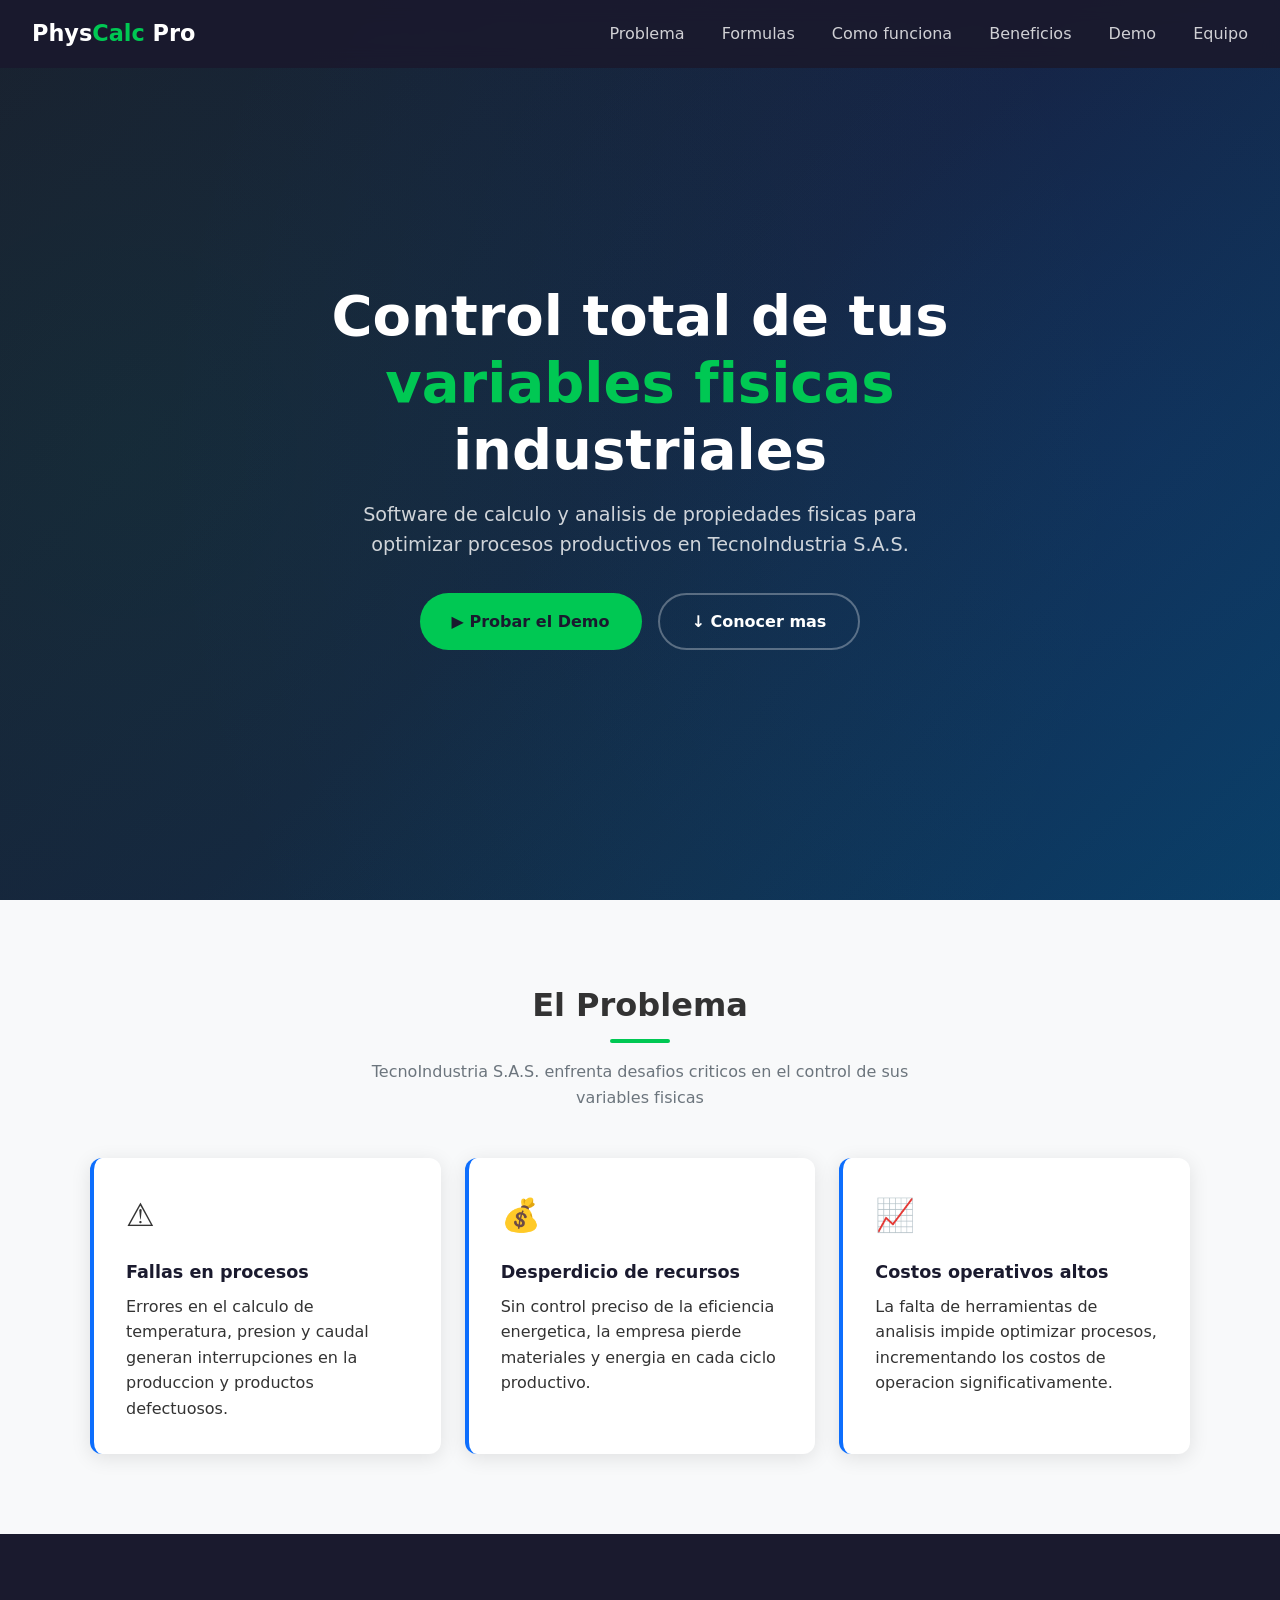
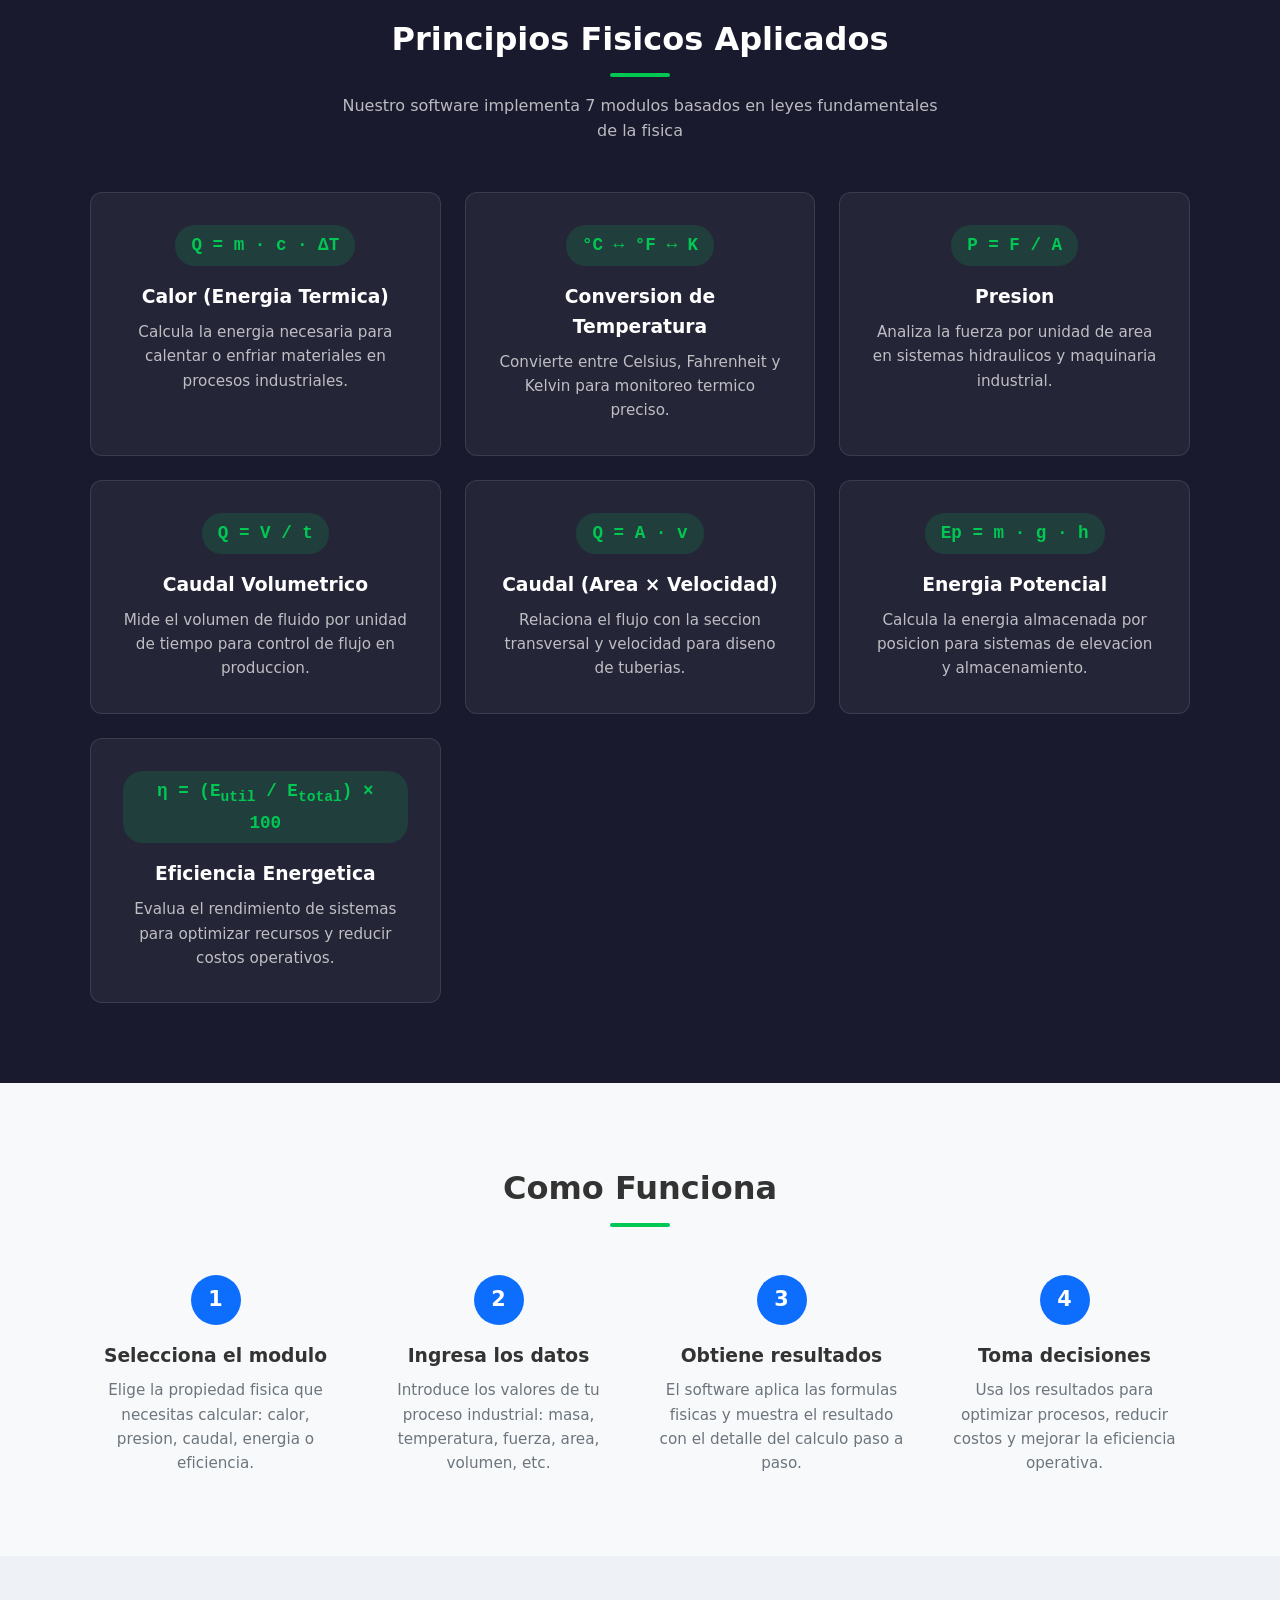
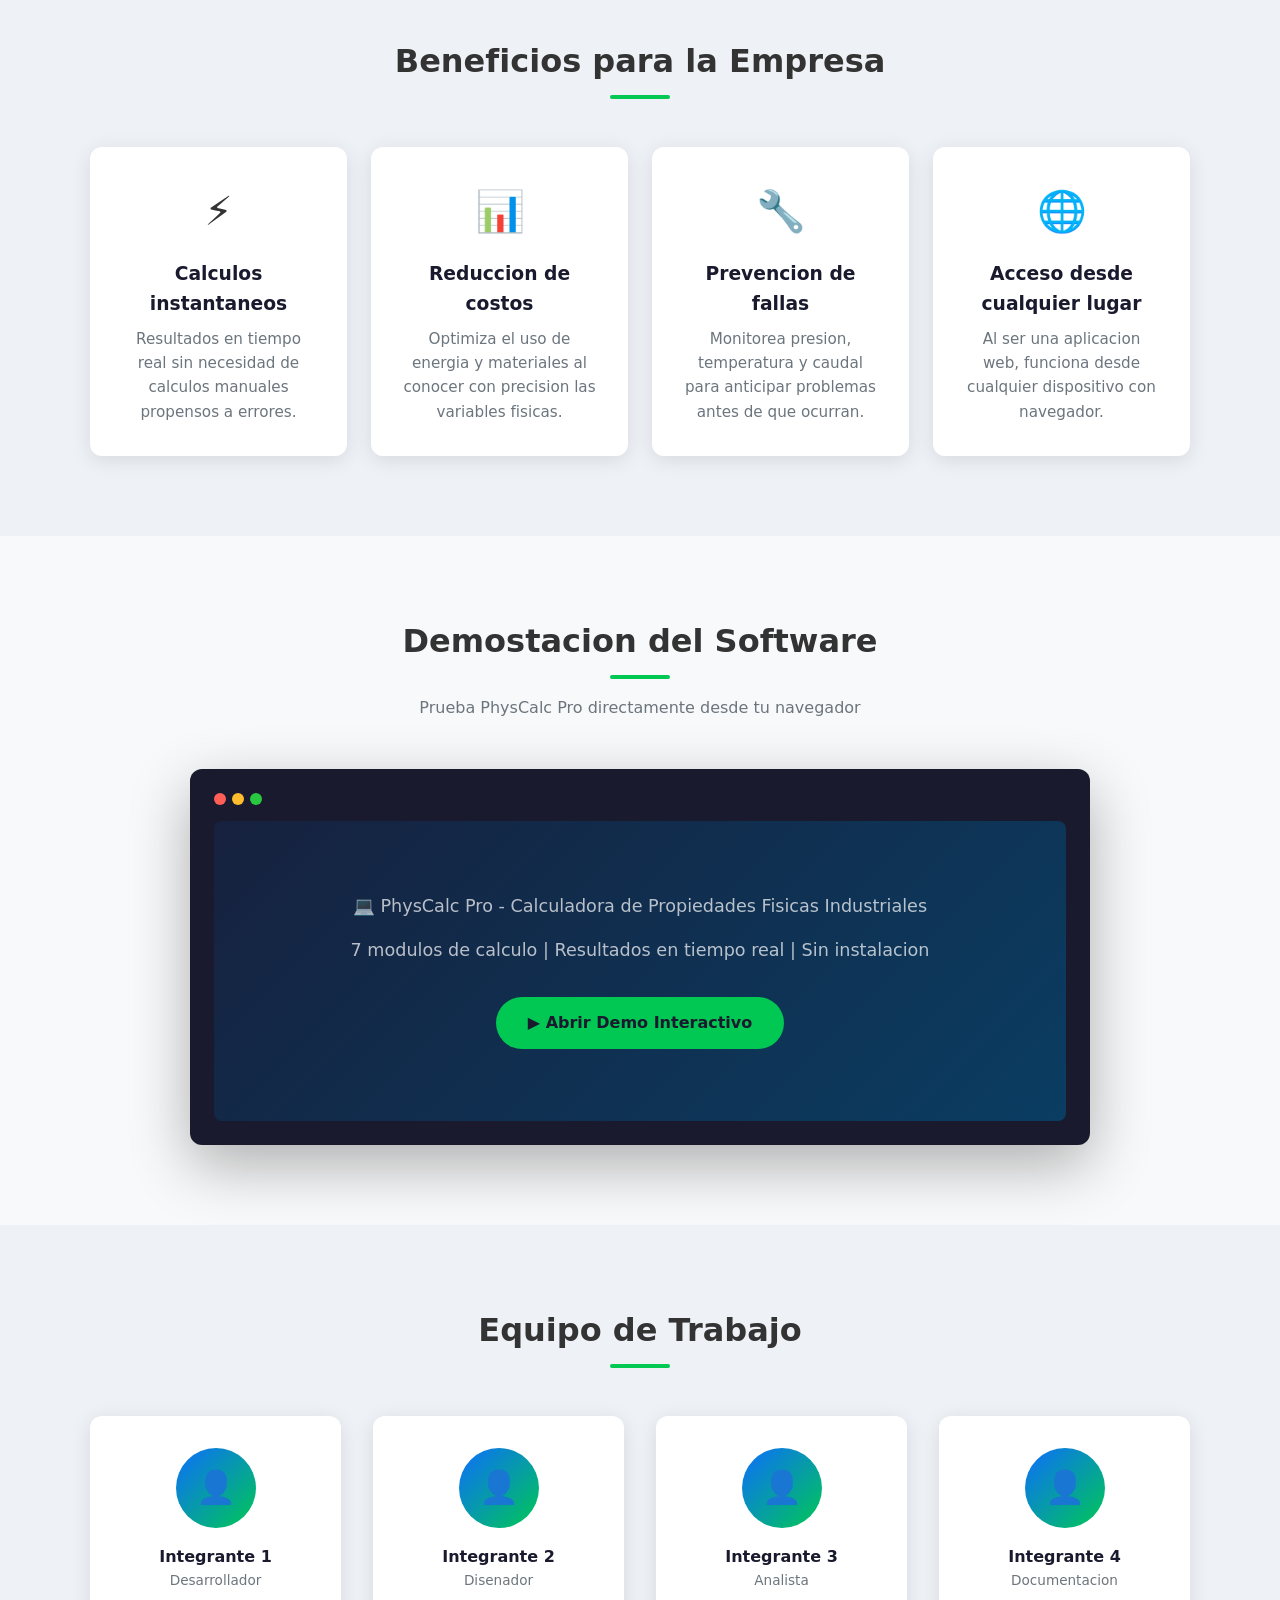
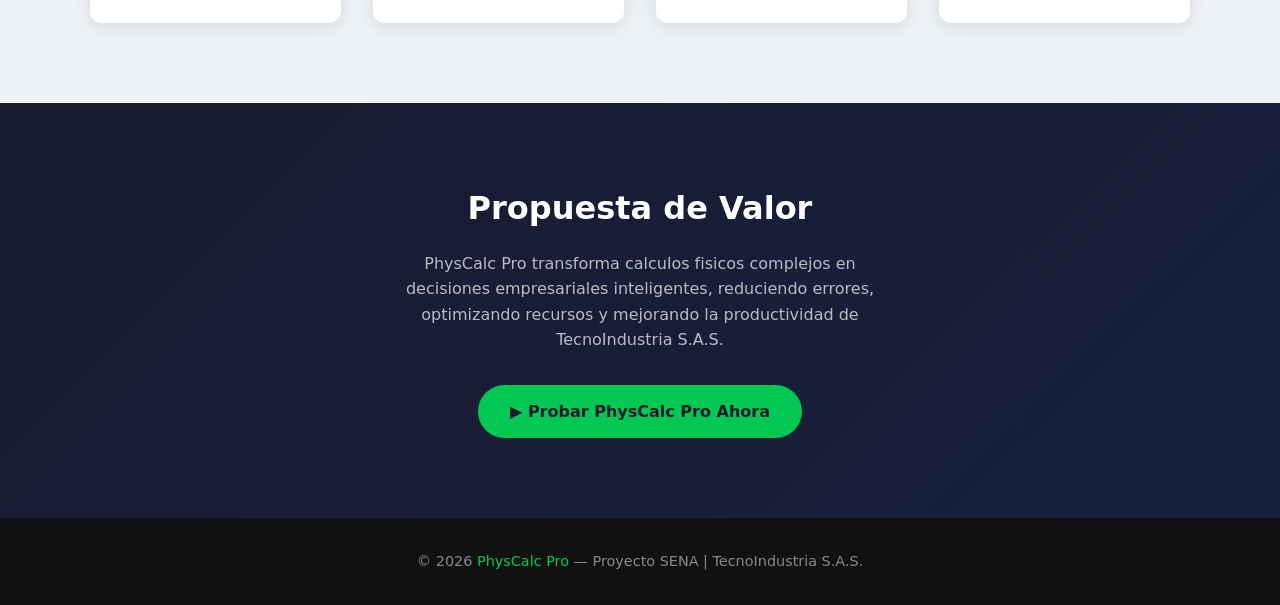
==== index.html @ a3fced99 "Proyecto PhysCalc Pro - software de calculo fisico industrial" ====
<!DOCTYPE html>
<html lang="es">
<head>
  <meta charset="UTF-8">
  <meta name="viewport" content="width=device-width, initial-scale=1.0">
  <title>PhysCalc Pro - Software de Calculo Fisico Industrial</title>
  <link rel="stylesheet" href="css/style.css">
</head>
<body>

  <!-- NAVBAR -->
  <header class="navbar">
    <a href="#" class="logo">Phys<span>Calc</span> Pro</a>
    <button class="nav-toggle" aria-label="Menu">&#9776;</button>
    <nav>
      <a href="#problema">Problema</a>
      <a href="#formulas">Formulas</a>
      <a href="#como-funciona">Como funciona</a>
      <a href="#beneficios">Beneficios</a>
      <a href="#demo">Demo</a>
      <a href="#equipo">Equipo</a>
    </nav>
  </header>

  <!-- HERO -->
  <section class="hero">
    <div class="hero-content">
      <h1>Control total de tus<br><span class="highlight">variables fisicas</span> industriales</h1>
      <p>Software de calculo y analisis de propiedades fisicas para optimizar procesos productivos en TecnoIndustria S.A.S.</p>
      <div class="hero-buttons">
        <a href="app.html" class="btn btn-primary">&#9654; Probar el Demo</a>
        <a href="#formulas" class="btn btn-outline">&#8595; Conocer mas</a>
      </div>
    </div>
  </section>

  <!-- PROBLEMA -->
  <section class="section" id="problema">
    <div class="container">
      <div class="section-title">
        <h2>El Problema</h2>
        <div class="bar"></div>
        <p>TecnoIndustria S.A.S. enfrenta desafios criticos en el control de sus variables fisicas</p>
      </div>
      <div class="problem-grid">
        <div class="problem-card">
          <div class="icon">&#9888;</div>
          <h3>Fallas en procesos</h3>
          <p>Errores en el calculo de temperatura, presion y caudal generan interrupciones en la produccion y productos defectuosos.</p>
        </div>
        <div class="problem-card">
          <div class="icon">&#128176;</div>
          <h3>Desperdicio de recursos</h3>
          <p>Sin control preciso de la eficiencia energetica, la empresa pierde materiales y energia en cada ciclo productivo.</p>
        </div>
        <div class="problem-card">
          <div class="icon">&#128200;</div>
          <h3>Costos operativos altos</h3>
          <p>La falta de herramientas de analisis impide optimizar procesos, incrementando los costos de operacion significativamente.</p>
        </div>
      </div>
    </div>
  </section>

  <!-- PRINCIPIOS FISICOS / FORMULAS -->
  <section class="section section-dark" id="formulas">
    <div class="container">
      <div class="section-title">
        <h2>Principios Fisicos Aplicados</h2>
        <div class="bar"></div>
        <p>Nuestro software implementa 7 modulos basados en leyes fundamentales de la fisica</p>
      </div>
      <div class="features-grid">
        <div class="feature-card">
          <div class="formula">Q = m &middot; c &middot; &Delta;T</div>
          <h3>Calor (Energia Termica)</h3>
          <p>Calcula la energia necesaria para calentar o enfriar materiales en procesos industriales.</p>
        </div>
        <div class="feature-card">
          <div class="formula">&deg;C &harr; &deg;F &harr; K</div>
          <h3>Conversion de Temperatura</h3>
          <p>Convierte entre Celsius, Fahrenheit y Kelvin para monitoreo termico preciso.</p>
        </div>
        <div class="feature-card">
          <div class="formula">P = F / A</div>
          <h3>Presion</h3>
          <p>Analiza la fuerza por unidad de area en sistemas hidraulicos y maquinaria industrial.</p>
        </div>
        <div class="feature-card">
          <div class="formula">Q = V / t</div>
          <h3>Caudal Volumetrico</h3>
          <p>Mide el volumen de fluido por unidad de tiempo para control de flujo en produccion.</p>
        </div>
        <div class="feature-card">
          <div class="formula">Q = A &middot; v</div>
          <h3>Caudal (Area &times; Velocidad)</h3>
          <p>Relaciona el flujo con la seccion transversal y velocidad para diseno de tuberias.</p>
        </div>
        <div class="feature-card">
          <div class="formula">Ep = m &middot; g &middot; h</div>
          <h3>Energia Potencial</h3>
          <p>Calcula la energia almacenada por posicion para sistemas de elevacion y almacenamiento.</p>
        </div>
        <div class="feature-card">
          <div class="formula">&eta; = (E<sub>util</sub> / E<sub>total</sub>) &times; 100</div>
          <h3>Eficiencia Energetica</h3>
          <p>Evalua el rendimiento de sistemas para optimizar recursos y reducir costos operativos.</p>
        </div>
      </div>
    </div>
  </section>

  <!-- COMO FUNCIONA -->
  <section class="section" id="como-funciona">
    <div class="container">
      <div class="section-title">
        <h2>Como Funciona</h2>
        <div class="bar"></div>
      </div>
      <div class="steps">
        <div class="step">
          <h3>Selecciona el modulo</h3>
          <p>Elige la propiedad fisica que necesitas calcular: calor, presion, caudal, energia o eficiencia.</p>
        </div>
        <div class="step">
          <h3>Ingresa los datos</h3>
          <p>Introduce los valores de tu proceso industrial: masa, temperatura, fuerza, area, volumen, etc.</p>
        </div>
        <div class="step">
          <h3>Obtiene resultados</h3>
          <p>El software aplica las formulas fisicas y muestra el resultado con el detalle del calculo paso a paso.</p>
        </div>
        <div class="step">
          <h3>Toma decisiones</h3>
          <p>Usa los resultados para optimizar procesos, reducir costos y mejorar la eficiencia operativa.</p>
        </div>
      </div>
    </div>
  </section>

  <!-- BENEFICIOS -->
  <section class="section section-alt" id="beneficios">
    <div class="container">
      <div class="section-title">
        <h2>Beneficios para la Empresa</h2>
        <div class="bar"></div>
      </div>
      <div class="benefits-grid">
        <div class="benefit-card">
          <div class="icon">&#9889;</div>
          <h3>Calculos instantaneos</h3>
          <p>Resultados en tiempo real sin necesidad de calculos manuales propensos a errores.</p>
        </div>
        <div class="benefit-card">
          <div class="icon">&#128202;</div>
          <h3>Reduccion de costos</h3>
          <p>Optimiza el uso de energia y materiales al conocer con precision las variables fisicas.</p>
        </div>
        <div class="benefit-card">
          <div class="icon">&#128295;</div>
          <h3>Prevencion de fallas</h3>
          <p>Monitorea presion, temperatura y caudal para anticipar problemas antes de que ocurran.</p>
        </div>
        <div class="benefit-card">
          <div class="icon">&#127760;</div>
          <h3>Acceso desde cualquier lugar</h3>
          <p>Al ser una aplicacion web, funciona desde cualquier dispositivo con navegador.</p>
        </div>
      </div>
    </div>
  </section>

  <!-- DEMO / SCREENSHOT -->
  <section class="section" id="demo">
    <div class="container">
      <div class="section-title">
        <h2>Demostacion del Software</h2>
        <div class="bar"></div>
        <p>Prueba PhysCalc Pro directamente desde tu navegador</p>
      </div>
      <div class="screenshot-wrapper">
        <div class="screenshot-bar">
          <span></span><span></span><span></span>
        </div>
        <div class="screenshot-placeholder">
          <p>&#128187; PhysCalc Pro - Calculadora de Propiedades Fisicas Industriales</p>
          <p>7 modulos de calculo | Resultados en tiempo real | Sin instalacion</p>
          <a href="app.html" class="btn btn-primary">&#9654; Abrir Demo Interactivo</a>
        </div>
      </div>
    </div>
  </section>

  <!-- EQUIPO -->
  <section class="section section-alt" id="equipo">
    <div class="container">
      <div class="section-title">
        <h2>Equipo de Trabajo</h2>
        <div class="bar"></div>
      </div>
      <div class="team-grid">
        <div class="team-member">
          <div class="avatar">&#128100;</div>
          <h3>Integrante 1</h3>
          <p>Desarrollador</p>
        </div>
        <div class="team-member">
          <div class="avatar">&#128100;</div>
          <h3>Integrante 2</h3>
          <p>Disenador</p>
        </div>
        <div class="team-member">
          <div class="avatar">&#128100;</div>
          <h3>Integrante 3</h3>
          <p>Analista</p>
        </div>
        <div class="team-member">
          <div class="avatar">&#128100;</div>
          <h3>Integrante 4</h3>
          <p>Documentacion</p>
        </div>
      </div>
    </div>
  </section>

  <!-- PROPUESTA DE VALOR -->
  <section class="cta">
    <h2>Propuesta de Valor</h2>
    <p>PhysCalc Pro transforma calculos fisicos complejos en decisiones empresariales inteligentes, reduciendo errores, optimizando recursos y mejorando la productividad de TecnoIndustria S.A.S.</p>
    <a href="app.html" class="btn btn-primary">&#9654; Probar PhysCalc Pro Ahora</a>
  </section>

  <!-- FOOTER -->
  <footer class="footer">
    <p>&copy; 2026 <span>PhysCalc Pro</span> &mdash; Proyecto SENA | TecnoIndustria S.A.S.</p>
  </footer>

  <script src="js/app.js"></script>
</body>
</html>
---- css/style.css ----
/* ===== VARIABLES ===== */
:root {
  --primary: #0d6efd;
  --primary-dark: #0a58ca;
  --accent: #00c853;
  --dark: #1a1a2e;
  --dark2: #16213e;
  --light: #f8f9fa;
  --gray: #6c757d;
  --white: #ffffff;
  --shadow: 0 4px 20px rgba(0,0,0,0.1);
  --radius: 12px;
}

/* ===== RESET ===== */
*, *::before, *::after { box-sizing: border-box; margin: 0; padding: 0; }

html { scroll-behavior: smooth; }

body {
  font-family: 'Segoe UI', system-ui, -apple-system, sans-serif;
  color: #333;
  line-height: 1.6;
  background: var(--light);
}

a { text-decoration: none; color: inherit; }
ul { list-style: none; }
img { max-width: 100%; display: block; }

/* ===== NAVBAR ===== */
.navbar {
  position: fixed; top: 0; width: 100%; z-index: 1000;
  background: rgba(26, 26, 46, 0.95);
  backdrop-filter: blur(10px);
  padding: 1rem 2rem;
  display: flex; justify-content: space-between; align-items: center;
}

.navbar .logo {
  font-size: 1.4rem; font-weight: 700; color: var(--white);
}

.navbar .logo span { color: var(--accent); }

.navbar nav a {
  color: rgba(255,255,255,0.8); margin-left: 2rem;
  font-weight: 500; transition: color 0.3s;
}

.navbar nav a:hover { color: var(--accent); }

.nav-toggle { display: none; background: none; border: none; color: white; font-size: 1.5rem; cursor: pointer; }

/* ===== HERO ===== */
.hero {
  min-height: 100vh;
  background: linear-gradient(135deg, var(--dark) 0%, var(--dark2) 50%, #0a3d62 100%);
  display: flex; align-items: center; justify-content: center;
  text-align: center; color: var(--white);
  padding: 6rem 2rem 4rem;
  position: relative; overflow: hidden;
}

.hero::before {
  content: ''; position: absolute; top: -50%; left: -50%;
  width: 200%; height: 200%;
  background: radial-gradient(circle at 30% 50%, rgba(0,200,83,0.08) 0%, transparent 50%),
              radial-gradient(circle at 70% 50%, rgba(13,110,253,0.08) 0%, transparent 50%);
  animation: heroFloat 15s ease-in-out infinite;
}

@keyframes heroFloat {
  0%, 100% { transform: translate(0, 0); }
  50% { transform: translate(-2%, 2%); }
}

.hero-content { position: relative; z-index: 1; max-width: 800px; }

.hero h1 {
  font-size: clamp(2rem, 5vw, 3.5rem);
  font-weight: 800; margin-bottom: 1rem;
  line-height: 1.2;
}

.hero h1 .highlight { color: var(--accent); }

.hero p {
  font-size: 1.2rem; color: rgba(255,255,255,0.8);
  margin-bottom: 2rem; max-width: 600px; margin-inline: auto;
}

.hero-buttons { display: flex; gap: 1rem; justify-content: center; flex-wrap: wrap; }

.btn {
  display: inline-flex; align-items: center; gap: 0.5rem;
  padding: 0.85rem 2rem; border-radius: 50px;
  font-weight: 600; font-size: 1rem;
  transition: all 0.3s; cursor: pointer; border: none;
}

.btn-primary {
  background: var(--accent); color: var(--dark);
}

.btn-primary:hover { background: #00e676; transform: translateY(-2px); box-shadow: 0 8px 25px rgba(0,200,83,0.3); }

.btn-outline {
  background: transparent; color: var(--white);
  border: 2px solid rgba(255,255,255,0.3);
}

.btn-outline:hover { border-color: var(--white); transform: translateY(-2px); }

/* ===== SECTIONS ===== */
.section {
  padding: 5rem 2rem;
}

.section-dark { background: var(--dark); color: var(--white); }
.section-alt { background: #eef2f7; }

.container { max-width: 1100px; margin: 0 auto; }

.section-title {
  text-align: center; margin-bottom: 3rem;
}

.section-title h2 {
  font-size: 2rem; font-weight: 700; margin-bottom: 0.5rem;
}

.section-title .bar {
  width: 60px; height: 4px; background: var(--accent);
  margin: 0 auto; border-radius: 2px;
}

.section-title p {
  color: var(--gray); margin-top: 1rem; max-width: 600px; margin-inline: auto;
}

.section-dark .section-title p { color: rgba(255,255,255,0.7); }

/* ===== PROBLEMA ===== */
.problem-grid {
  display: grid; grid-template-columns: repeat(auto-fit, minmax(280px, 1fr));
  gap: 1.5rem;
}

.problem-card {
  background: var(--white); border-radius: var(--radius);
  padding: 2rem; box-shadow: var(--shadow);
  border-left: 4px solid var(--primary);
  transition: transform 0.3s;
}

.problem-card:hover { transform: translateY(-4px); }

.problem-card .icon { font-size: 2rem; margin-bottom: 1rem; }

.problem-card h3 { font-size: 1.1rem; margin-bottom: 0.5rem; color: var(--dark); }

/* ===== FEATURES / FORMULAS ===== */
.features-grid {
  display: grid; grid-template-columns: repeat(auto-fit, minmax(300px, 1fr));
  gap: 1.5rem;
}

.feature-card {
  background: rgba(255,255,255,0.05);
  border: 1px solid rgba(255,255,255,0.1);
  border-radius: var(--radius);
  padding: 2rem; text-align: center;
  transition: all 0.3s;
}

.feature-card:hover {
  background: rgba(255,255,255,0.1);
  transform: translateY(-4px);
  border-color: var(--accent);
}

.feature-card .formula {
  display: inline-block;
  background: rgba(0,200,83,0.15); color: var(--accent);
  padding: 0.4rem 1rem; border-radius: 20px;
  font-family: 'Courier New', monospace;
  font-weight: 700; font-size: 1.1rem;
  margin-bottom: 1rem;
}

.feature-card h3 { margin-bottom: 0.5rem; }

.feature-card p { color: rgba(255,255,255,0.7); font-size: 0.95rem; }

/* ===== HOW IT WORKS ===== */
.steps {
  display: grid; grid-template-columns: repeat(auto-fit, minmax(220px, 1fr));
  gap: 2rem; counter-reset: step;
}

.step {
  text-align: center; position: relative;
}

.step::before {
  counter-increment: step;
  content: counter(step);
  display: flex; align-items: center; justify-content: center;
  width: 50px; height: 50px; border-radius: 50%;
  background: var(--primary); color: white;
  font-size: 1.3rem; font-weight: 700;
  margin: 0 auto 1rem;
}

.step h3 { margin-bottom: 0.5rem; }
.step p { color: var(--gray); font-size: 0.95rem; }

/* ===== BENEFITS ===== */
.benefits-grid {
  display: grid; grid-template-columns: repeat(auto-fit, minmax(250px, 1fr));
  gap: 1.5rem;
}

.benefit-card {
  background: var(--white); border-radius: var(--radius);
  padding: 2rem; text-align: center; box-shadow: var(--shadow);
  transition: transform 0.3s;
}

.benefit-card:hover { transform: translateY(-4px); }

.benefit-card .icon { font-size: 2.5rem; margin-bottom: 1rem; }

.benefit-card h3 { color: var(--dark); margin-bottom: 0.5rem; }

.benefit-card p { color: var(--gray); font-size: 0.95rem; }

/* ===== SCREENSHOT ===== */
.screenshot-wrapper {
  background: var(--dark);
  border-radius: var(--radius);
  padding: 1.5rem;
  box-shadow: 0 20px 60px rgba(0,0,0,0.3);
  max-width: 900px; margin: 0 auto;
}

.screenshot-bar {
  display: flex; gap: 6px; margin-bottom: 1rem;
}

.screenshot-bar span {
  width: 12px; height: 12px; border-radius: 50%;
}

.screenshot-bar span:nth-child(1) { background: #ff5f57; }
.screenshot-bar span:nth-child(2) { background: #ffbd2e; }
.screenshot-bar span:nth-child(3) { background: #28c840; }

.screenshot-placeholder {
  background: linear-gradient(135deg, var(--dark2), #0a3d62);
  border-radius: 8px; padding: 3rem 2rem;
  text-align: center; color: rgba(255,255,255,0.7);
  font-size: 1.1rem;
  min-height: 300px; display: flex; align-items: center; justify-content: center;
  flex-direction: column; gap: 1rem;
}

.screenshot-placeholder .btn { margin-top: 1rem; }

/* ===== TEAM ===== */
.team-grid {
  display: grid; grid-template-columns: repeat(auto-fit, minmax(200px, 1fr));
  gap: 2rem; text-align: center;
}

.team-member {
  background: var(--white); border-radius: var(--radius);
  padding: 2rem; box-shadow: var(--shadow);
}

.team-member .avatar {
  width: 80px; height: 80px; border-radius: 50%;
  background: linear-gradient(135deg, var(--primary), var(--accent));
  display: flex; align-items: center; justify-content: center;
  margin: 0 auto 1rem; font-size: 2rem; color: white;
}

.team-member h3 { font-size: 1rem; color: var(--dark); }
.team-member p { font-size: 0.85rem; color: var(--gray); }

/* ===== CTA ===== */
.cta {
  text-align: center; padding: 5rem 2rem;
  background: linear-gradient(135deg, var(--dark), var(--dark2));
  color: var(--white);
}

.cta h2 { font-size: 2rem; margin-bottom: 1rem; }
.cta p { color: rgba(255,255,255,0.7); margin-bottom: 2rem; max-width: 500px; margin-inline: auto; }

/* ===== FOOTER ===== */
.footer {
  background: #111; color: rgba(255,255,255,0.5);
  text-align: center; padding: 2rem;
  font-size: 0.9rem;
}

.footer span { color: var(--accent); }

/* ===== RESPONSIVE ===== */
@media (max-width: 768px) {
  .navbar nav {
    display: none; position: absolute; top: 100%; left: 0; width: 100%;
    background: var(--dark); flex-direction: column; padding: 1rem 2rem;
  }
  .navbar nav.active { display: flex; }
  .navbar nav a { margin: 0.5rem 0; }
  .nav-toggle { display: block; }
  .hero { padding-top: 8rem; }
}

/* ========================================
   APP STYLES (app.html)
   ======================================== */

.app-container {
  min-height: 100vh;
  padding-top: 80px;
  background: var(--light);
}

.app-header {
  text-align: center; padding: 2rem;
}

.app-header h1 { font-size: 1.8rem; color: var(--dark); }
.app-header p { color: var(--gray); }

/* Calculator tabs */
.calc-tabs {
  display: flex; flex-wrap: wrap; justify-content: center;
  gap: 0.5rem; padding: 0 1rem; max-width: 900px; margin: 0 auto 2rem;
}

.calc-tab {
  padding: 0.6rem 1.2rem; border-radius: 50px;
  border: 2px solid #ddd; background: var(--white);
  cursor: pointer; font-size: 0.9rem; font-weight: 500;
  transition: all 0.3s; color: var(--gray);
}

.calc-tab:hover { border-color: var(--primary); color: var(--primary); }

.calc-tab.active {
  background: var(--primary); color: white; border-color: var(--primary);
}

/* Calculator panels */
.calc-panels { max-width: 700px; margin: 0 auto; padding: 0 1rem 3rem; }

.calc-panel {
  display: none;
  background: var(--white);
  border-radius: var(--radius);
  box-shadow: var(--shadow);
  padding: 2.5rem;
  animation: fadeIn 0.3s;
}

.calc-panel.active { display: block; }

@keyframes fadeIn { from { opacity: 0; transform: translateY(10px); } to { opacity: 1; transform: translateY(0); } }

.calc-panel h2 {
  font-size: 1.4rem; color: var(--dark); margin-bottom: 0.3rem;
}

.calc-panel .formula-display {
  display: inline-block;
  background: #e8f5e9; color: #2e7d32;
  padding: 0.3rem 1rem; border-radius: 20px;
  font-family: 'Courier New', monospace;
  font-weight: 700; margin-bottom: 1.5rem;
}

.calc-panel .description {
  color: var(--gray); font-size: 0.95rem; margin-bottom: 1.5rem;
  padding-bottom: 1.5rem; border-bottom: 1px solid #eee;
}

.form-group {
  margin-bottom: 1.2rem;
}

.form-group label {
  display: block; font-weight: 600; margin-bottom: 0.3rem;
  color: var(--dark); font-size: 0.95rem;
}

.form-group small {
  color: var(--gray); font-size: 0.8rem;
}

.form-group input, .form-group select {
  width: 100%; padding: 0.75rem 1rem;
  border: 2px solid #e0e0e0; border-radius: 8px;
  font-size: 1rem; transition: border-color 0.3s;
  background: #fafafa;
}

.form-group input:focus, .form-group select:focus {
  outline: none; border-color: var(--primary); background: white;
}

.btn-calc {
  width: 100%; padding: 0.9rem;
  background: var(--primary); color: white;
  border: none; border-radius: 8px;
  font-size: 1.05rem; font-weight: 600;
  cursor: pointer; transition: all 0.3s;
  margin-top: 0.5rem;
}

.btn-calc:hover { background: var(--primary-dark); transform: translateY(-1px); }

/* Result box */
.result-box {
  margin-top: 1.5rem; padding: 1.5rem;
  background: linear-gradient(135deg, #e8f5e9, #f1f8e9);
  border-radius: 8px; border-left: 4px solid var(--accent);
  display: none;
}

.result-box.show { display: block; animation: fadeIn 0.4s; }

.result-box .result-label { font-size: 0.85rem; color: var(--gray); text-transform: uppercase; letter-spacing: 1px; }

.result-box .result-value {
  font-size: 1.8rem; font-weight: 800; color: var(--dark);
  font-family: 'Courier New', monospace;
}

.result-box .result-detail { font-size: 0.9rem; color: var(--gray); margin-top: 0.5rem; }

/* Input row (two columns) */
.input-row {
  display: grid; grid-template-columns: 1fr 1fr; gap: 1rem;
}

@media (max-width: 500px) {
  .input-row { grid-template-columns: 1fr; }
}

/* Back link */
.back-link {
  display: inline-flex; align-items: center; gap: 0.5rem;
  color: var(--white); font-weight: 500;
  opacity: 0.8; transition: opacity 0.3s;
}

.back-link:hover { opacity: 1; }
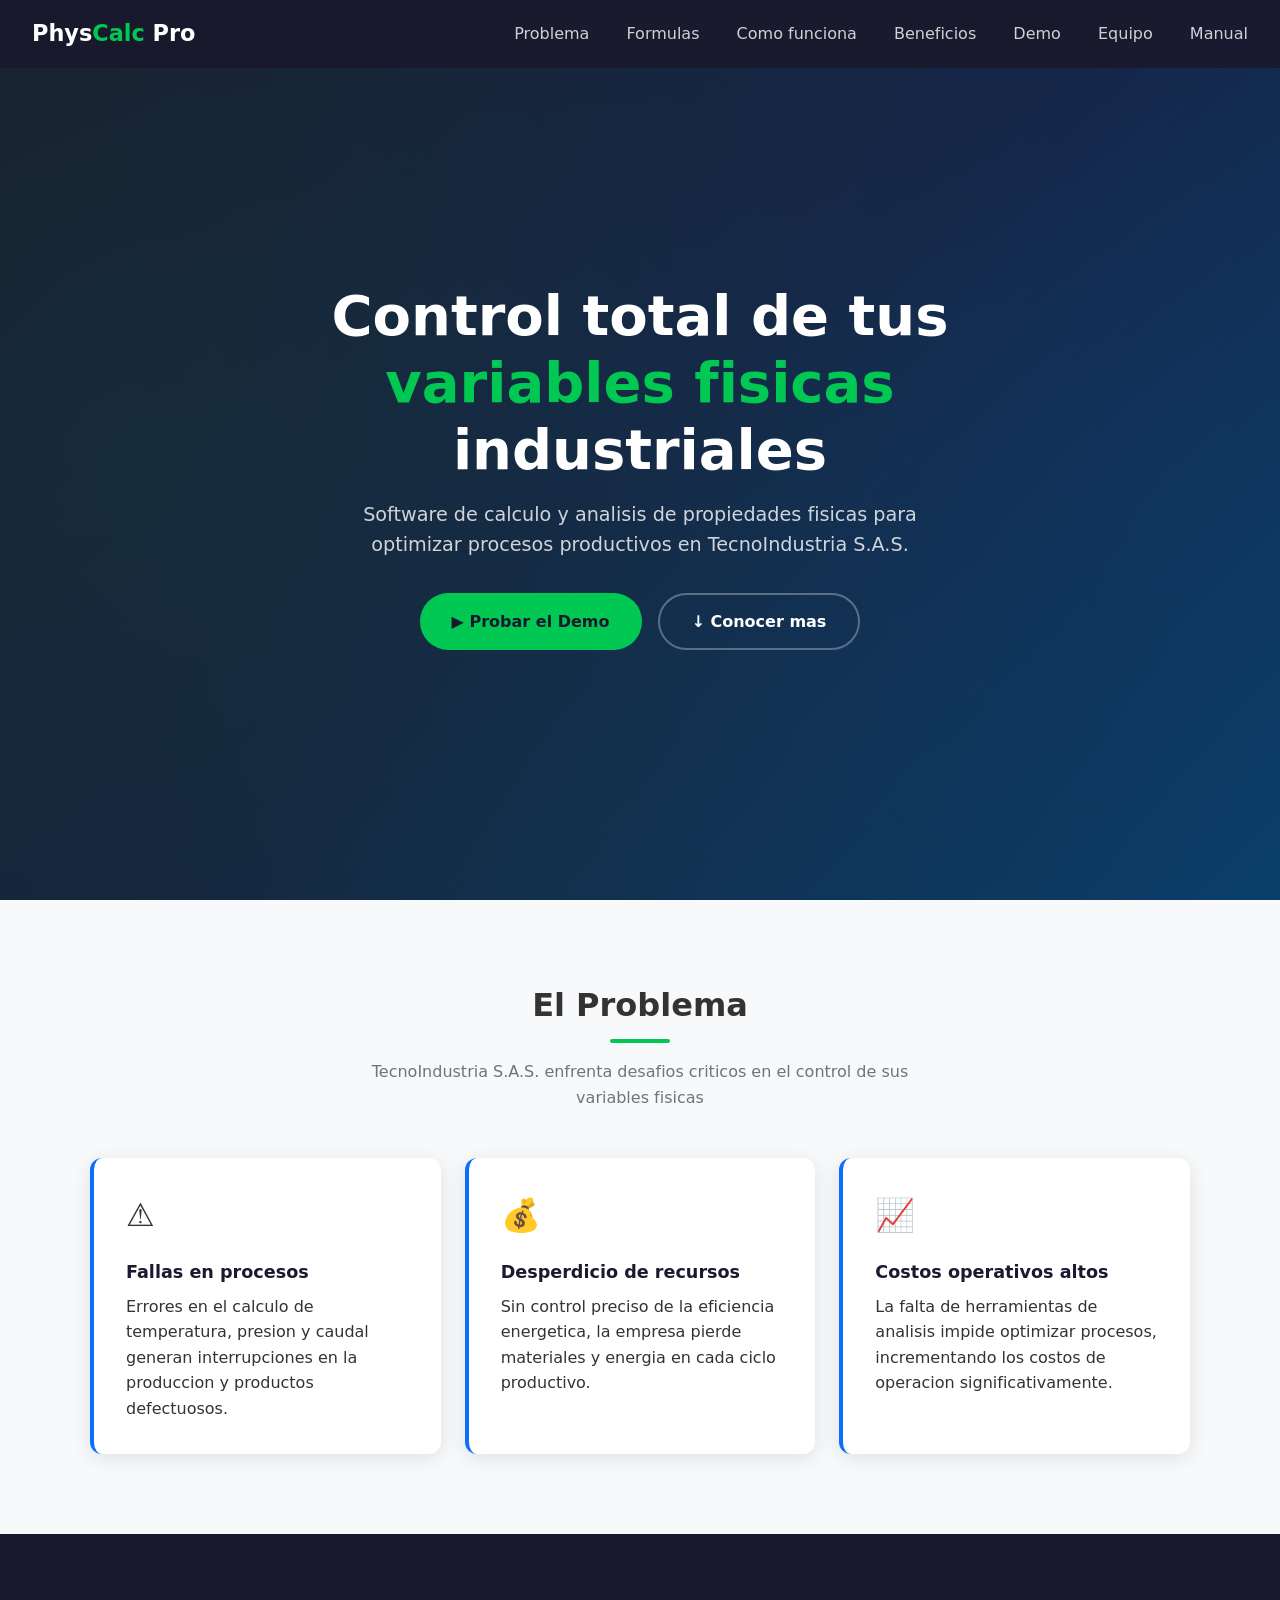
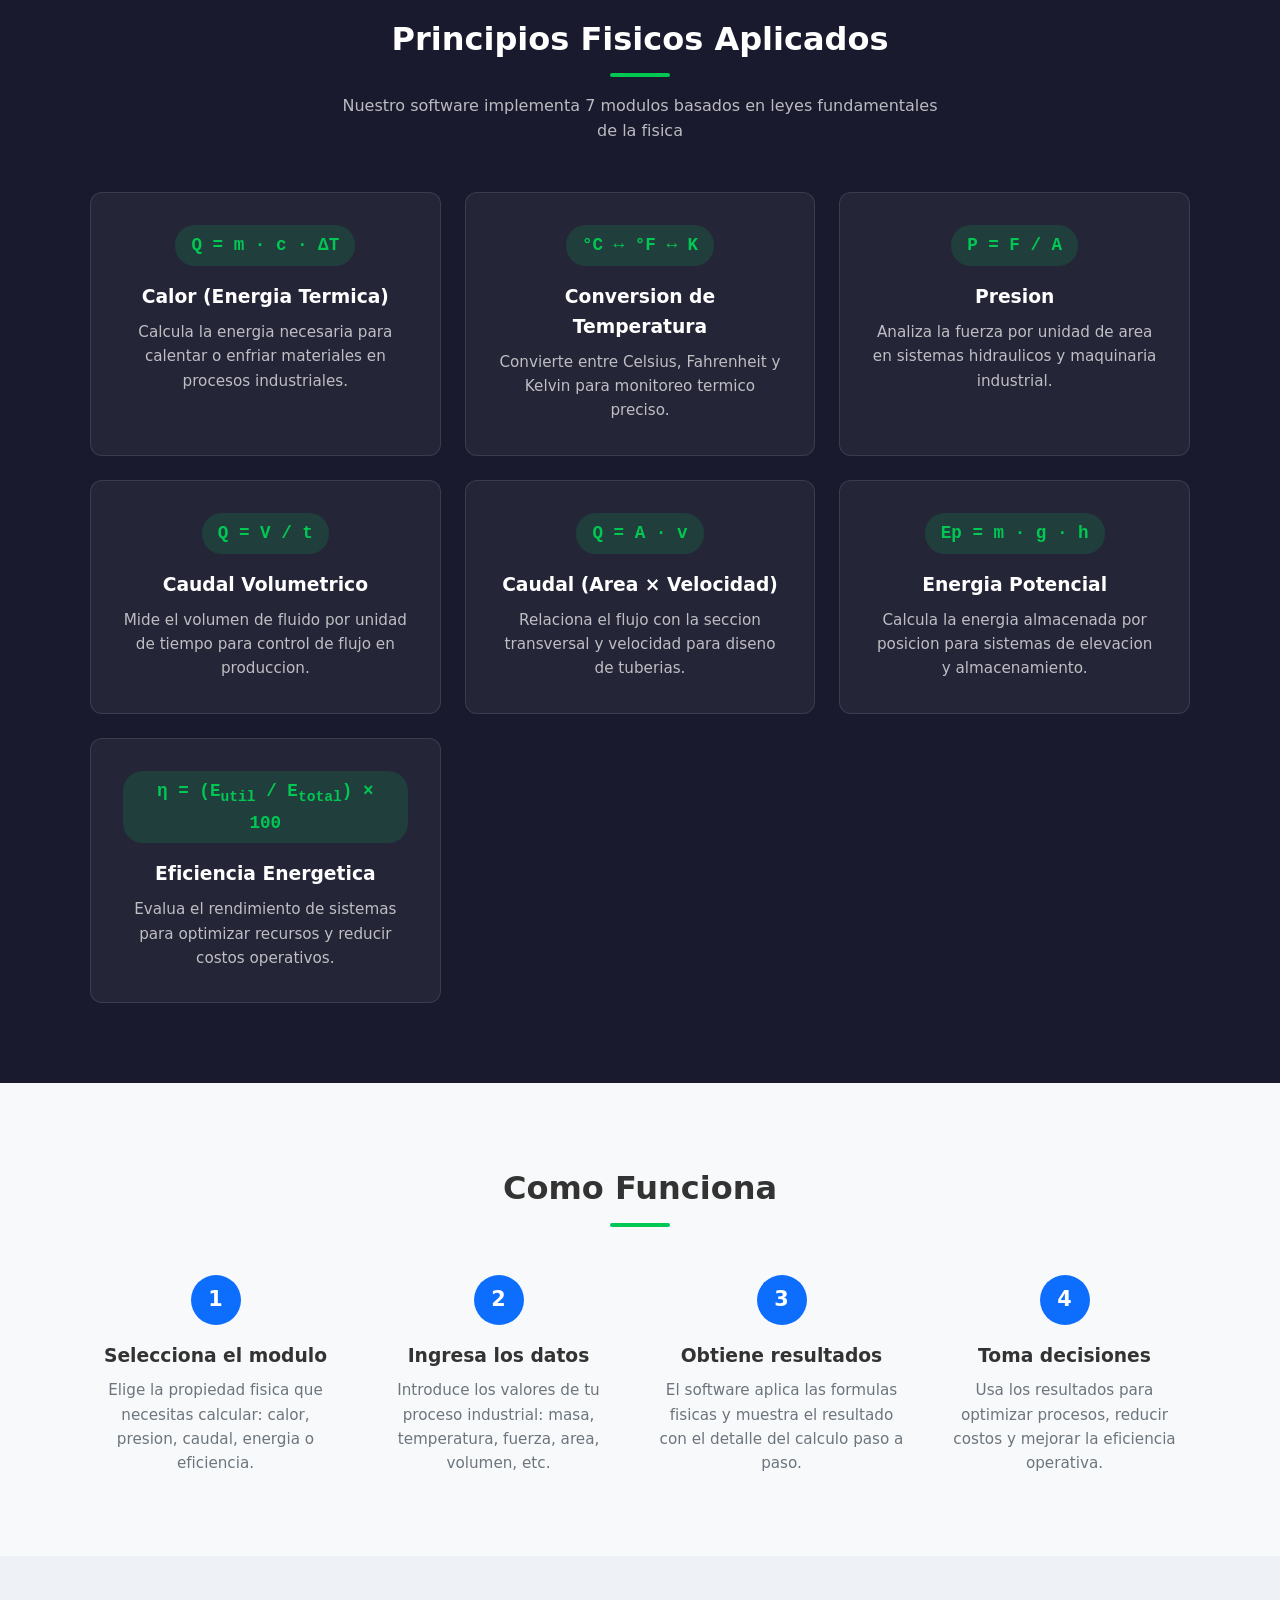
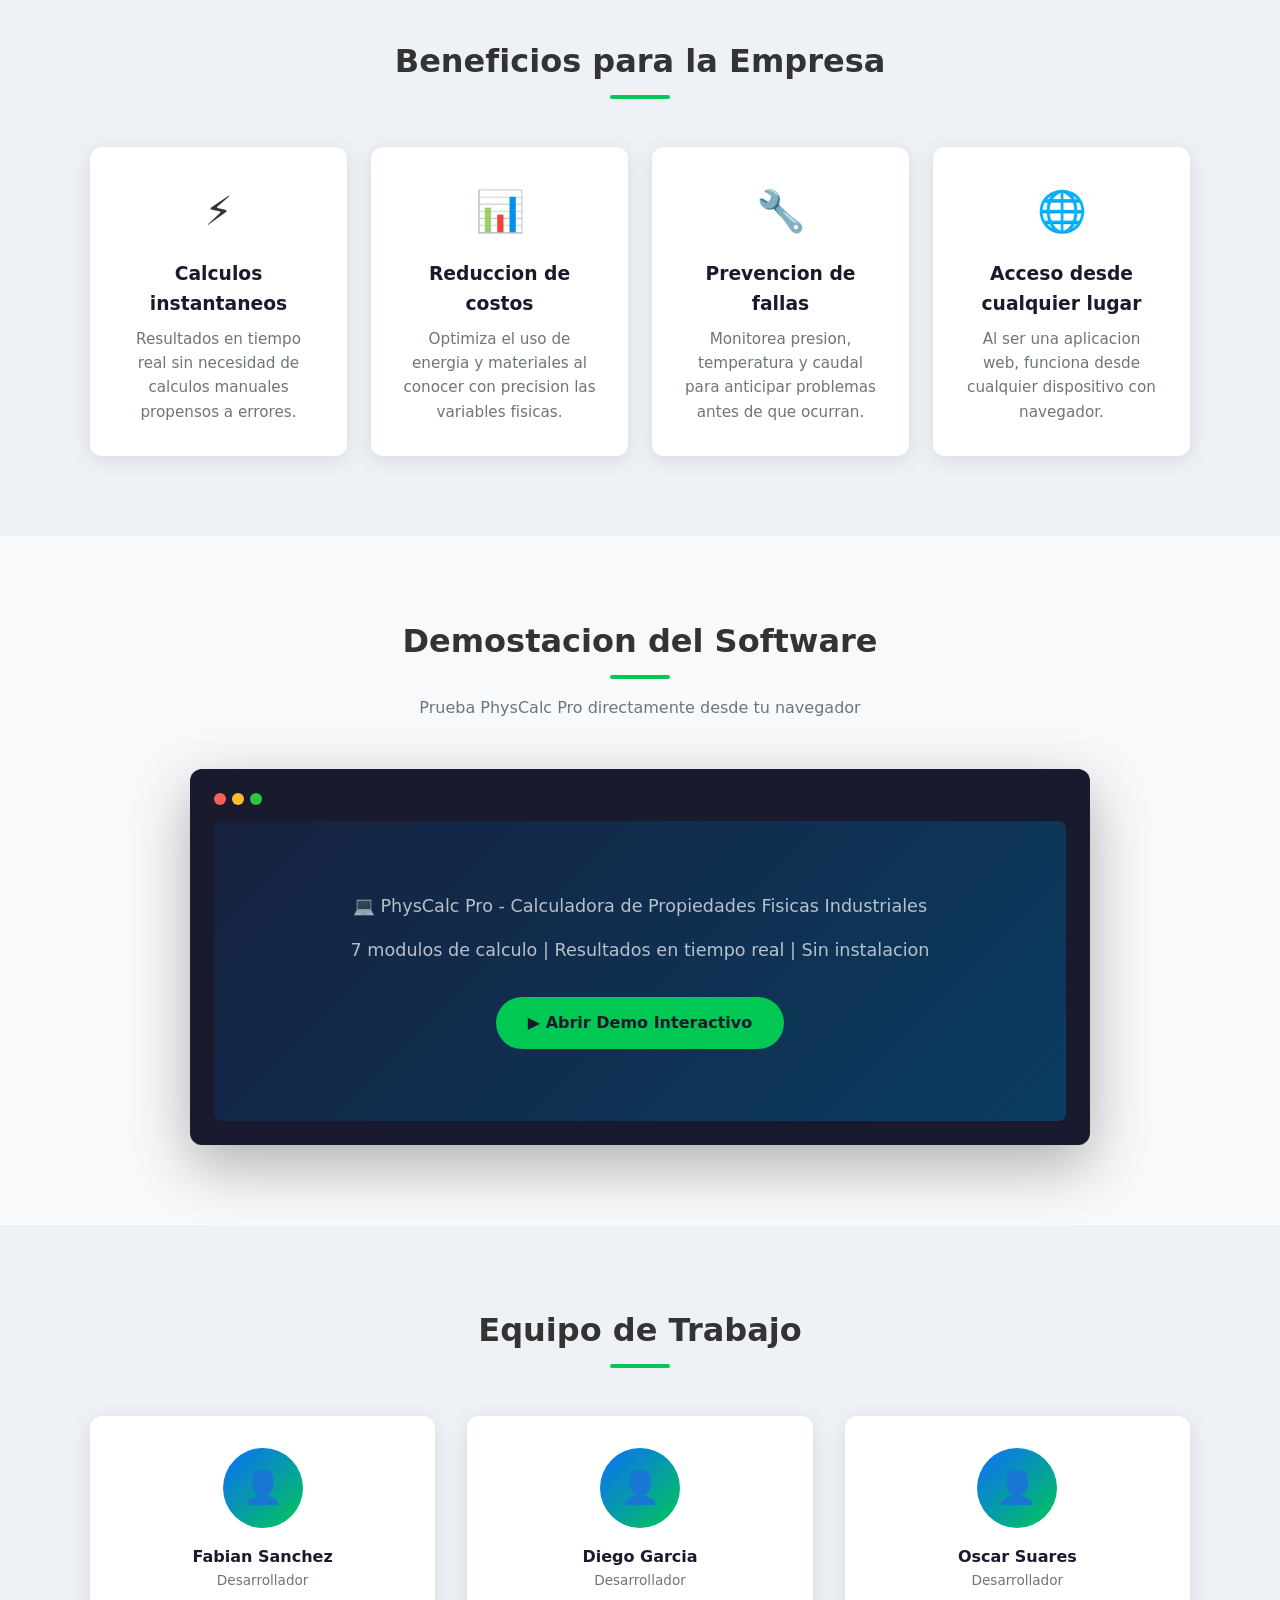
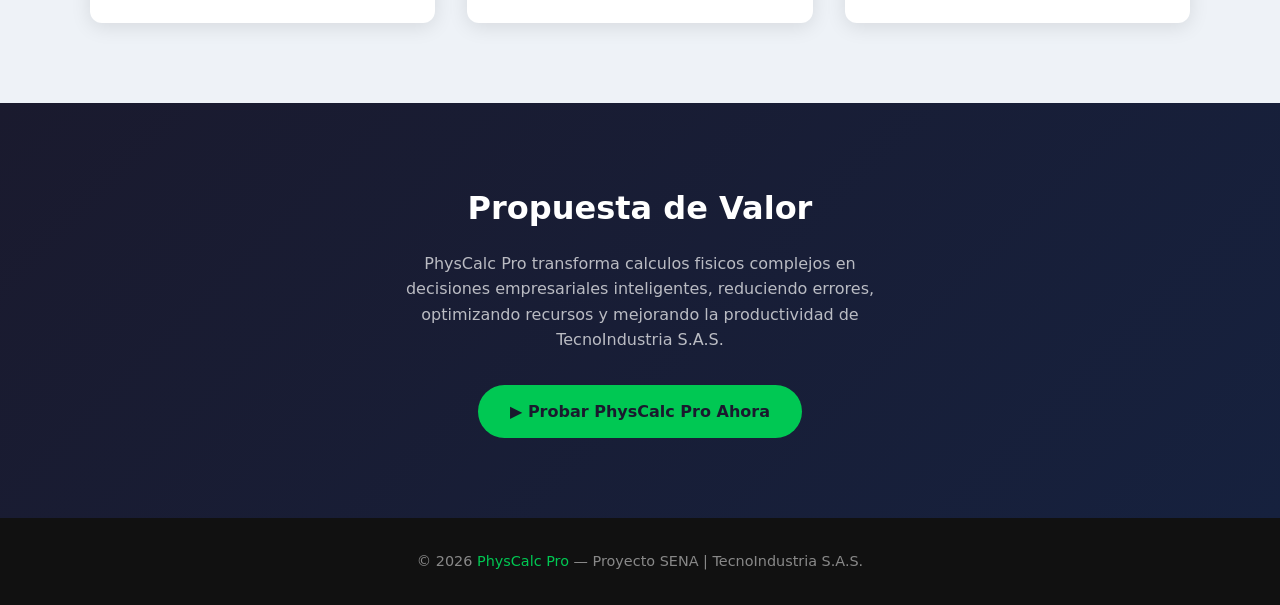
==== commit e68504b3: "PhysCalc Pro - Calculadora de propiedades fisicas industriales Proyecto de Fisica aplicada - ADSO SE" ====
--- a/index.html
+++ b/index.html
@@ -19,6 +19,7 @@
       <a href="#beneficios">Beneficios</a>
       <a href="#demo">Demo</a>
       <a href="#equipo">Equipo</a>
+      <a href="manual-usuario.html">Manual</a>
     </nav>
   </header>
 
@@ -201,23 +202,18 @@
       <div class="team-grid">
         <div class="team-member">
           <div class="avatar">&#128100;</div>
-          <h3>Integrante 1</h3>
+          <h3>Fabian Sanchez</h3>
           <p>Desarrollador</p>
         </div>
         <div class="team-member">
           <div class="avatar">&#128100;</div>
-          <h3>Integrante 2</h3>
-          <p>Disenador</p>
+          <h3>Diego Garcia</h3>
+          <p>Desarrollador</p>
         </div>
         <div class="team-member">
           <div class="avatar">&#128100;</div>
-          <h3>Integrante 3</h3>
-          <p>Analista</p>
-        </div>
-        <div class="team-member">
-          <div class="avatar">&#128100;</div>
-          <h3>Integrante 4</h3>
-          <p>Documentacion</p>
+          <h3>Oscar Suares</h3>
+          <p>Desarrollador</p>
         </div>
       </div>
     </div>
--- a/css/style.css
+++ b/css/style.css
@@ -387,6 +387,66 @@
 .calc-panel .description {
   color: var(--gray); font-size: 0.95rem; margin-bottom: 1.5rem;
   padding-bottom: 1.5rem; border-bottom: 1px solid #eee;
+  line-height: 1.6;
+}
+
+/* Solve-for selector */
+.solve-for-group {
+  margin-bottom: 1.5rem;
+  padding: 1rem 1.2rem;
+  background: linear-gradient(135deg, #e3f2fd, #e8f5e9);
+  border-radius: 8px;
+  border: 2px solid var(--primary);
+  display: flex;
+  align-items: center;
+  gap: 1rem;
+  flex-wrap: wrap;
+}
+
+.solve-for-group label {
+  font-weight: 700;
+  color: var(--primary-dark);
+  white-space: nowrap;
+  font-size: 0.95rem;
+}
+
+.solve-for-select {
+  flex: 1;
+  min-width: 200px;
+  padding: 0.6rem 1rem;
+  border: 2px solid var(--primary);
+  border-radius: 8px;
+  font-size: 0.95rem;
+  font-weight: 600;
+  background: white;
+  cursor: pointer;
+  color: var(--dark);
+}
+
+.solve-for-select:focus {
+  outline: none;
+  box-shadow: 0 0 0 3px rgba(13, 110, 253, 0.2);
+}
+
+/* Target field (the variable being solved) */
+.form-group input.solve-target {
+  background: linear-gradient(135deg, #e8f5e9, #f1f8e9);
+  border: 2px dashed var(--accent);
+  color: #2e7d32;
+  font-weight: 700;
+  cursor: default;
+}
+
+.form-group input.solve-target::placeholder {
+  color: #66bb6a;
+  font-style: italic;
+}
+
+.form-group.target-group label::after {
+  content: ' (resultado)';
+  color: var(--accent);
+  font-size: 0.8rem;
+  font-weight: 700;
 }
 
 .form-group {
@@ -411,6 +471,32 @@
 
 .form-group input:focus, .form-group select:focus {
   outline: none; border-color: var(--primary); background: white;
+}
+
+/* Input error state */
+.form-group input.input-error {
+  border-color: #e53935;
+  background: #fff5f5;
+  animation: shakeField 0.3s;
+}
+
+.form-group input.input-error:focus {
+  border-color: #e53935;
+  box-shadow: 0 0 0 3px rgba(229, 57, 53, 0.15);
+}
+
+.field-error-msg {
+  color: #c62828;
+  font-size: 0.8rem;
+  margin-top: 0.25rem;
+  font-weight: 500;
+  animation: fadeIn 0.25s;
+}
+
+@keyframes shakeField {
+  0%, 100% { transform: translateX(0); }
+  25% { transform: translateX(-4px); }
+  75% { transform: translateX(4px); }
 }
 
 .btn-calc {
@@ -422,7 +508,13 @@
   margin-top: 0.5rem;
 }
 
-.btn-calc:hover { background: var(--primary-dark); transform: translateY(-1px); }
+.btn-calc:hover:not(:disabled) { background: var(--primary-dark); transform: translateY(-1px); }
+
+.btn-calc:disabled {
+  background: #b0bec5;
+  cursor: not-allowed;
+  opacity: 0.7;
+}
 
 /* Result box */
 .result-box {
@@ -443,6 +535,15 @@
 
 .result-box .result-detail { font-size: 0.9rem; color: var(--gray); margin-top: 0.5rem; }
 
+/* Error state */
+.result-box.error {
+  background: linear-gradient(135deg, #ffebee, #fce4ec);
+  border-left: 4px solid #e53935;
+}
+
+.result-box.error .result-label { color: #c62828; }
+.result-box.error .result-value { color: #b71c1c; font-size: 1.1rem; font-family: inherit; }
+
 /* Input row (two columns) */
 .input-row {
   display: grid; grid-template-columns: 1fr 1fr; gap: 1rem;
@@ -460,3 +561,92 @@
 }
 
 .back-link:hover { opacity: 1; }
+
+/* ===== HISTORY PANEL ===== */
+.history-section {
+  max-width: 700px; margin: 0 auto 3rem;
+  padding: 0 1rem;
+}
+
+.history-card {
+  background: var(--white);
+  border-radius: var(--radius);
+  box-shadow: var(--shadow);
+  overflow: hidden;
+}
+
+.history-title {
+  display: flex; justify-content: space-between; align-items: center;
+  padding: 1.2rem 2rem;
+  background: linear-gradient(135deg, var(--dark), var(--dark2));
+  color: var(--white);
+}
+
+.history-title h3 { font-size: 1.1rem; margin: 0; }
+
+.btn-clear-history {
+  background: rgba(255,255,255,0.1);
+  border: 1px solid rgba(255,255,255,0.2);
+  color: rgba(255,255,255,0.8);
+  padding: 0.35rem 0.9rem;
+  border-radius: 20px;
+  font-size: 0.8rem;
+  cursor: pointer;
+  transition: all 0.3s;
+}
+
+.btn-clear-history:hover {
+  background: rgba(255,255,255,0.2);
+  color: white;
+}
+
+#history-list { padding: 0; }
+
+.history-item {
+  padding: 1rem 2rem;
+  border-bottom: 1px solid #f0f0f0;
+  animation: fadeIn 0.3s both;
+  transition: background 0.2s;
+}
+
+.history-item:hover { background: #f8fafc; }
+
+.history-item:last-child { border-bottom: none; }
+
+.history-header {
+  display: flex; justify-content: space-between; align-items: center;
+  margin-bottom: 0.3rem;
+}
+
+.history-module {
+  background: var(--primary);
+  color: white;
+  padding: 0.15rem 0.6rem;
+  border-radius: 12px;
+  font-size: 0.75rem;
+  font-weight: 600;
+}
+
+.history-time {
+  font-size: 0.75rem;
+  color: var(--gray);
+}
+
+.history-result {
+  font-size: 1.15rem;
+  font-weight: 700;
+  color: var(--dark);
+  font-family: 'Courier New', monospace;
+}
+
+.history-detail {
+  font-size: 0.85rem;
+  color: var(--gray);
+}
+
+.history-empty {
+  padding: 2rem;
+  text-align: center;
+  color: var(--gray);
+  font-size: 0.95rem;
+}
